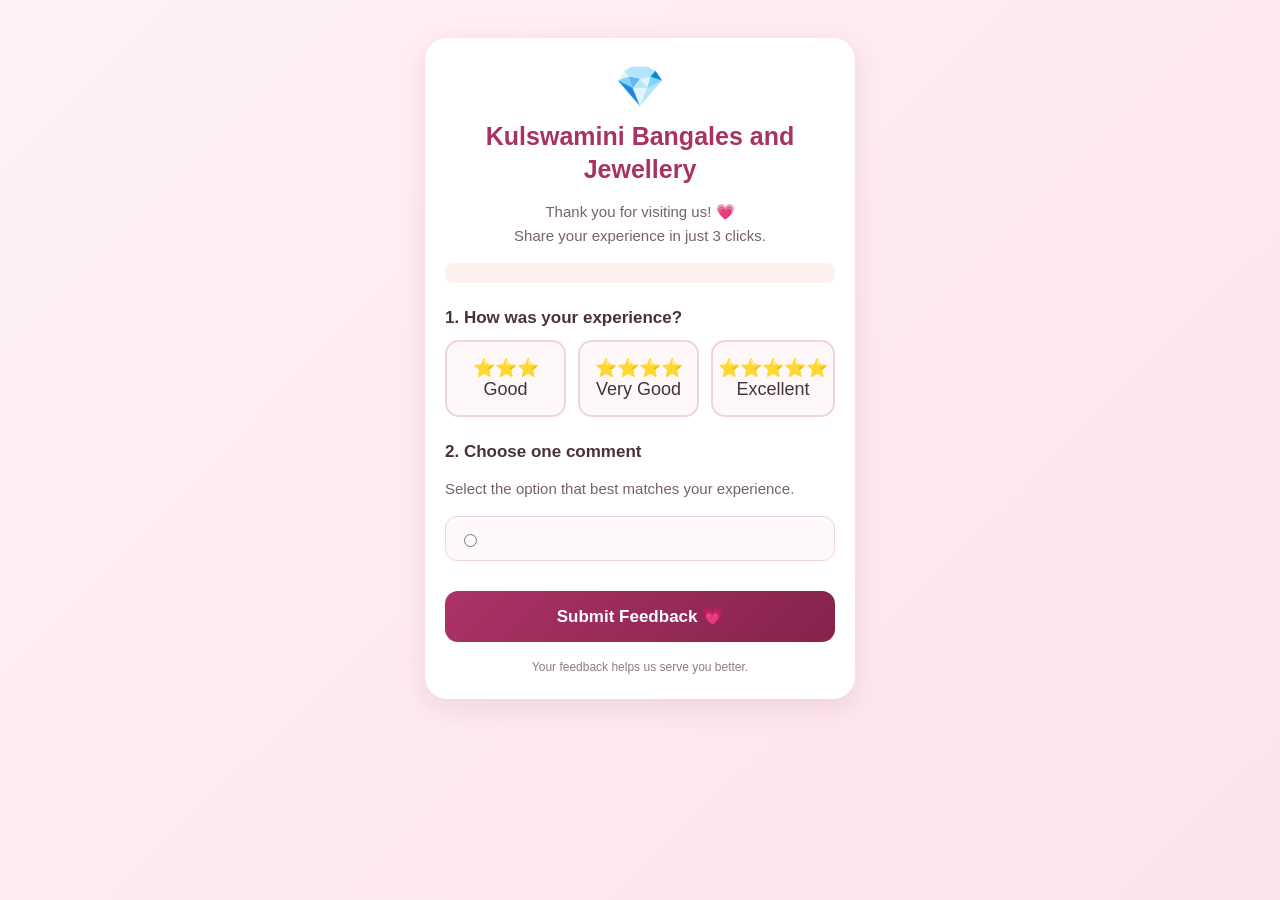
==== src/main/resources/templates/review.html @ c1933ec2 "Initial commit - SmartShopReview" ====
<!DOCTYPE html>
<html lang="en" xmlns:th="http://www.thymeleaf.org">

<head>
    <meta charset="UTF-8">
    <meta name="viewport" content="width=device-width, initial-scale=1.0">

    <title>Kulswamini Bangales and Jewellery</title>

    <style>
        * {
            box-sizing: border-box;
        }

        body {
            margin: 0;
            padding: 18px;
            min-height: 100vh;
            font-family: Arial, sans-serif;
            background: linear-gradient(135deg, #fff1f5, #fce4ec);
            color: #49313b;
        }

        .review-card {
            width: 100%;
            max-width: 430px;
            margin: 20px auto;
            padding: 25px 20px;
            background: white;
            border-radius: 22px;
            box-shadow: 0 8px 28px rgba(150, 55, 95, 0.13);
        }

        .shop-icon {
            font-size: 40px;
        }

        h1 {
            margin: 10px 0;
            color: #a83263;
            font-size: 25px;
            line-height: 1.3;
        }

        .subtitle {
            color: #78616b;
            line-height: 1.6;
            font-size: 15px;
        }

        .section-title {
            margin-top: 25px;
            margin-bottom: 12px;
            font-size: 17px;
        }

        .rating-options {
            display: flex;
            gap: 12px;
        }

        .rating-option {
            flex: 1;
            cursor: pointer;
        }

        .rating-option input {
            position: absolute;
            opacity: 0;
        }

        .rating-box {
            display: block;
            padding: 15px 5px;
            text-align: center;
            border: 2px solid #f0d5df;
            border-radius: 14px;
            background: #fff8fa;
            font-size: 18px;
            transition: 0.2s;
        }

        .rating-option input:checked + .rating-box {
            border-color: #ad3267;
            background: #fce4ec;
            box-shadow: 0 0 0 2px #fce4ec;
        }

        .rating-option input:focus-visible + .rating-box {
            outline: 2px solid #ad3267;
            outline-offset: 3px;
        }

        .comment-option {
            display: flex;
            align-items: flex-start;
            gap: 10px;
            margin: 10px 0;
            padding: 13px;
            border: 1.5px solid #f0d5df;
            border-radius: 12px;
            background: #fff8fa;
            cursor: pointer;
            line-height: 1.5;
            font-size: 14px;
            transition: 0.2s;
        }

        .comment-option:has(input:checked) {
            border-color: #ad3267;
            background: #fce4ec;
        }

        .comment-option input {
            margin-top: 4px;
            accent-color: #ad3267;
            flex-shrink: 0;
        }

        .submit-btn {
            width: 100%;
            margin-top: 20px;
            padding: 15px;
            border: none;
            border-radius: 13px;
            background: linear-gradient(135deg, #ad3267, #84234c);
            color: white;
            font-size: 17px;
            font-weight: bold;
            cursor: pointer;
        }

        .submit-btn:hover {
            opacity: 0.92;
        }

        .message {
            padding: 10px;
            border-radius: 8px;
            background: #fff0f0;
            color: #a32626;
            font-size: 14px;
        }

        .footer {
            margin-top: 18px;
            text-align: center;
            color: #927b85;
            font-size: 12px;
        }
    </style>
</head>

<body>

<div class="review-card">

    <div style="text-align: center;">
        <div class="shop-icon">💎</div>

        <h1>Kulswamini Bangales and Jewellery</h1>

        <p class="subtitle">
            Thank you for visiting us! 💗<br>
            Share your experience in just 3 clicks.
        </p>
    </div>

    <p class="message"
       th:if="${message}"
       th:text="${message}">
    </p>

    <form th:action="@{/submit-review}" method="post">

        <input type="hidden"
               th:if="${_csrf != null}"
               th:name="${_csrf.parameterName}"
               th:value="${_csrf.token}">

        <h3 class="section-title">1. How was your experience?</h3>

        <div class="rating-options">

            <label class="rating-option">
                <input type="radio"
                       name="rating"
                       value="3"
                       required>
                <span class="rating-box">⭐⭐⭐<br>Good</span>
            </label>

            <label class="rating-option">
                <input type="radio"
                       name="rating"
                       value="4"
                       required>
                <span class="rating-box">⭐⭐⭐⭐<br>Very Good</span>
            </label>
			
			<label class="rating-option">
			    <input type="radio"
			           name="rating"
			           value="5"
			           required>
			    <span class="rating-box">⭐⭐⭐⭐⭐<br>Excellent</span>
			</label>
        </div>

        <h3 class="section-title">2. Choose one comment</h3>

        <p class="subtitle">
            Select the option that best matches your experience.
        </p>

        <div th:each="comment, stat : ${commentOptions}">

            <label class="comment-option">

                <input type="radio"
                       name="comment"
                       th:value="${comment}"
                       required>

                <span th:text="${comment}"></span>

            </label>

        </div>

        <button type="submit" class="submit-btn">
            Submit Feedback 💗
        </button>

    </form>

    <div class="footer">
        Your feedback helps us serve you better.
    </div>

</div>

</body>
</html>
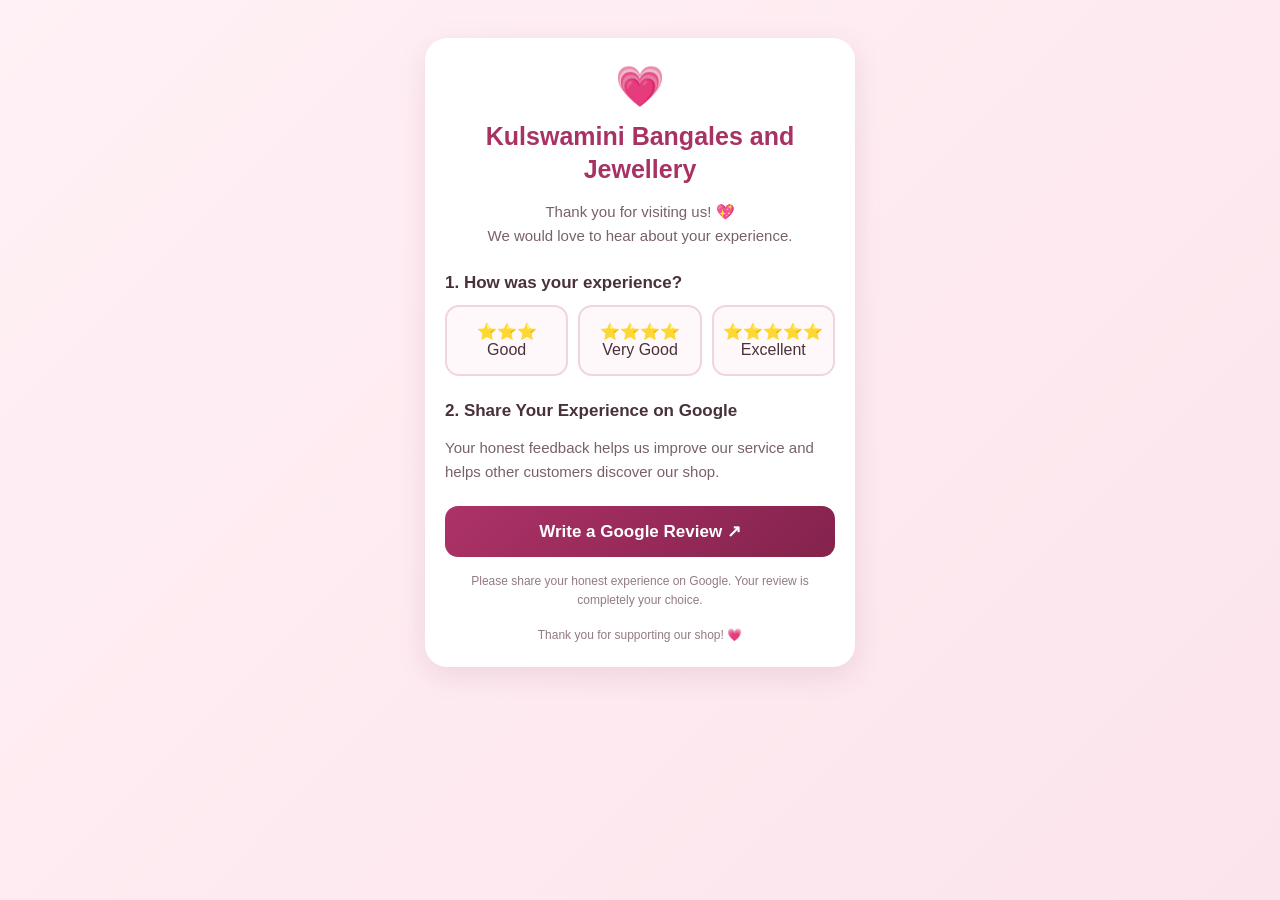
==== commit c9ecdb76: "Updaate customer review page" ====
--- a/src/main/resources/templates/review.html
+++ b/src/main/resources/templates/review.html
@@ -57,7 +57,7 @@
 
         .rating-options {
             display: flex;
-            gap: 12px;
+            gap: 10px;
         }
 
         .rating-option {
@@ -77,7 +77,7 @@
             border: 2px solid #f0d5df;
             border-radius: 14px;
             background: #fff8fa;
-            font-size: 18px;
+            font-size: 16px;
             transition: 0.2s;
         }
 
@@ -92,35 +92,10 @@
             outline-offset: 3px;
         }
 
-        .comment-option {
-            display: flex;
-            align-items: flex-start;
-            gap: 10px;
-            margin: 10px 0;
-            padding: 13px;
-            border: 1.5px solid #f0d5df;
-            border-radius: 12px;
-            background: #fff8fa;
-            cursor: pointer;
-            line-height: 1.5;
-            font-size: 14px;
-            transition: 0.2s;
-        }
-
-        .comment-option:has(input:checked) {
-            border-color: #ad3267;
-            background: #fce4ec;
-        }
-
-        .comment-option input {
-            margin-top: 4px;
-            accent-color: #ad3267;
-            flex-shrink: 0;
-        }
-
-        .submit-btn {
+        .review-btn {
+            display: block;
             width: 100%;
-            margin-top: 20px;
+            margin-top: 22px;
             padding: 15px;
             border: none;
             border-radius: 13px;
@@ -128,19 +103,21 @@
             color: white;
             font-size: 17px;
             font-weight: bold;
+            text-align: center;
+            text-decoration: none;
             cursor: pointer;
         }
 
-        .submit-btn:hover {
+        .review-btn:hover {
             opacity: 0.92;
         }
 
-        .message {
-            padding: 10px;
-            border-radius: 8px;
-            background: #fff0f0;
-            color: #a32626;
-            font-size: 14px;
+        .note {
+            margin-top: 15px;
+            color: #927b85;
+            font-size: 12px;
+            line-height: 1.6;
+            text-align: center;
         }
 
         .footer {
@@ -157,89 +134,78 @@
 <div class="review-card">
 
     <div style="text-align: center;">
-        <div class="shop-icon">💎</div>
+
+        <div class="shop-icon">💗</div>
 
         <h1>Kulswamini Bangales and Jewellery</h1>
 
         <p class="subtitle">
-            Thank you for visiting us! 💗<br>
-            Share your experience in just 3 clicks.
+            Thank you for visiting us! 💖
+            <br>
+            We would love to hear about your experience.
         </p>
+
     </div>
 
-    <p class="message"
-       th:if="${message}"
-       th:text="${message}">
+    <h3 class="section-title">1. How was your experience?</h3>
+
+    <div class="rating-options">
+
+        <label class="rating-option">
+            <input type="radio" name="rating" value="3" required>
+            <span class="rating-box">⭐⭐⭐<br>Good</span>
+        </label>
+
+        <label class="rating-option">
+            <input type="radio" name="rating" value="4" required>
+            <span class="rating-box">⭐⭐⭐⭐<br>Very Good</span>
+        </label>
+
+        <label class="rating-option">
+            <input type="radio" name="rating" value="5" required>
+            <span class="rating-box">⭐⭐⭐⭐⭐<br>Excellent</span>
+        </label>
+
+    </div>
+
+    <h3 class="section-title">2. Share Your Experience on Google</h3>
+
+    <p class="subtitle">
+        Your honest feedback helps us improve our service
+        and helps other customers discover our shop.
     </p>
 
-    <form th:action="@{/submit-review}" method="post">
-
-        <input type="hidden"
-               th:if="${_csrf != null}"
-               th:name="${_csrf.parameterName}"
-               th:value="${_csrf.token}">
-
-        <h3 class="section-title">1. How was your experience?</h3>
-
-        <div class="rating-options">
-
-            <label class="rating-option">
-                <input type="radio"
-                       name="rating"
-                       value="3"
-                       required>
-                <span class="rating-box">⭐⭐⭐<br>Good</span>
-            </label>
-
-            <label class="rating-option">
-                <input type="radio"
-                       name="rating"
-                       value="4"
-                       required>
-                <span class="rating-box">⭐⭐⭐⭐<br>Very Good</span>
-            </label>
-			
-			<label class="rating-option">
-			    <input type="radio"
-			           name="rating"
-			           value="5"
-			           required>
-			    <span class="rating-box">⭐⭐⭐⭐⭐<br>Excellent</span>
-			</label>
-        </div>
-
-        <h3 class="section-title">2. Choose one comment</h3>
-
-        <p class="subtitle">
-            Select the option that best matches your experience.
-        </p>
-
-        <div th:each="comment, stat : ${commentOptions}">
-
-            <label class="comment-option">
-
-                <input type="radio"
-                       name="comment"
-                       th:value="${comment}"
-                       required>
-
-                <span th:text="${comment}"></span>
-
-            </label>
-
-        </div>
-
-        <button type="submit" class="submit-btn">
-            Submit Feedback 💗
-        </button>
-
-    </form>
+    <button type="button" class="review-btn" onclick="openGoogleReview()">
+        Write a Google Review ↗
+    </button>
+
+    <p class="note">
+        Please share your honest experience on Google.
+        Your review is completely your choice.
+    </p>
 
     <div class="footer">
-        Your feedback helps us serve you better.
+        Thank you for supporting our shop! 💗
     </div>
 
 </div>
+
+<script>
+    function openGoogleReview() {
+        const rating = document.querySelector('input[name="rating"]:checked');
+
+        if (!rating) {
+            alert("Please select your rating first.");
+            return;
+        }
+
+        window.open(
+            "https://share.google/Zqh18FuS0JJtkT4KQ",
+            "_blank",
+            "noopener,noreferrer"
+        );
+    }
+</script>
 
 </body>
 </html>
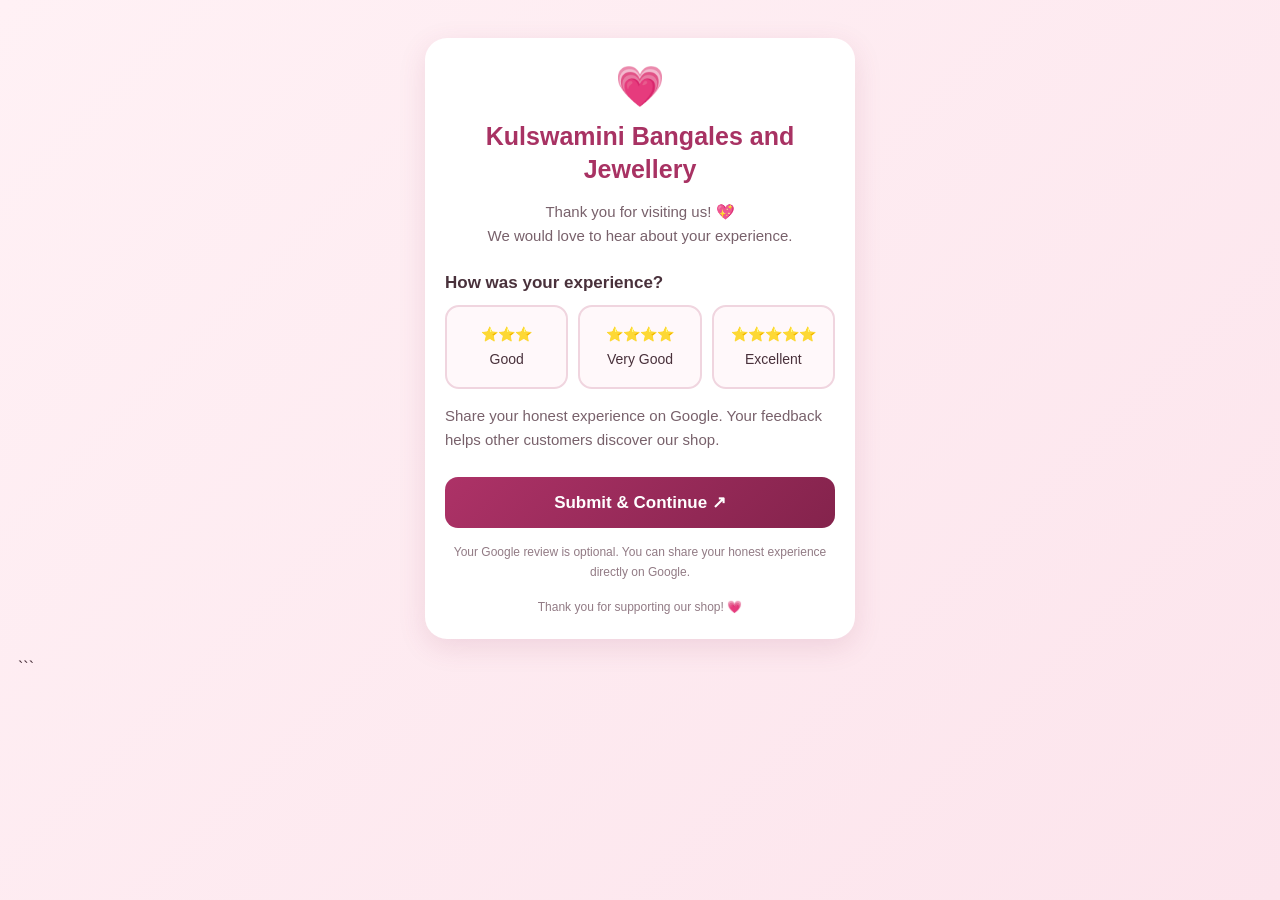
==== commit 7f45ee67: "Improve customer review flow" ====
--- a/src/main/resources/templates/review.html
+++ b/src/main/resources/templates/review.html
@@ -1,6 +1,6 @@
 
 <!DOCTYPE html>
-<html lang="en" xmlns:th="http://www.thymeleaf.org">
+<html lang="en">
 
 <head>
     <meta charset="UTF-8">
@@ -77,7 +77,8 @@
             border: 2px solid #f0d5df;
             border-radius: 14px;
             background: #fff8fa;
-            font-size: 16px;
+            font-size: 14px;
+            line-height: 1.8;
             transition: 0.2s;
         }
 
@@ -95,7 +96,7 @@
         .review-btn {
             display: block;
             width: 100%;
-            margin-top: 22px;
+            margin-top: 25px;
             padding: 15px;
             border: none;
             border-radius: 13px;
@@ -104,7 +105,6 @@
             font-size: 17px;
             font-weight: bold;
             text-align: center;
-            text-decoration: none;
             cursor: pointer;
         }
 
@@ -131,81 +131,87 @@
 
 <body>
 
-<div class="review-card">
-
-    <div style="text-align: center;">
-
-        <div class="shop-icon">💗</div>
-
-        <h1>Kulswamini Bangales and Jewellery</h1>
+    <div class="review-card">
+
+        <div style="text-align: center;">
+            <div class="shop-icon">💗</div>
+
+            <h1>Kulswamini Bangales and Jewellery</h1>
+
+            <p class="subtitle">
+                Thank you for visiting us! 💖
+                <br>
+                We would love to hear about your experience.
+            </p>
+        </div>
+
+        <h3 class="section-title">
+            How was your experience?
+        </h3>
+
+        <div class="rating-options">
+
+            <label class="rating-option">
+                <input type="radio" name="rating" value="3" required>
+                <span class="rating-box">
+                    ⭐⭐⭐<br>Good
+                </span>
+            </label>
+
+            <label class="rating-option">
+                <input type="radio" name="rating" value="4" required>
+                <span class="rating-box">
+                    ⭐⭐⭐⭐<br>Very Good
+                </span>
+            </label>
+
+            <label class="rating-option">
+                <input type="radio" name="rating" value="5" required>
+                <span class="rating-box">
+                    ⭐⭐⭐⭐⭐<br>Excellent
+                </span>
+            </label>
+
+        </div>
 
         <p class="subtitle">
-            Thank you for visiting us! 💖
-            <br>
-            We would love to hear about your experience.
+            Share your honest experience on Google.
+            Your feedback helps other customers discover our shop.
         </p>
 
+        <button type="button" class="review-btn"
+            onclick="openGoogleReview()">
+            Submit &amp; Continue ↗
+        </button>
+
+        <p class="note">
+            Your Google review is optional. You can share your
+            honest experience directly on Google.
+        </p>
+
+        <div class="footer">
+            Thank you for supporting our shop! 💗
+        </div>
+
     </div>
 
-    <h3 class="section-title">1. How was your experience?</h3>
-
-    <div class="rating-options">
-
-        <label class="rating-option">
-            <input type="radio" name="rating" value="3" required>
-            <span class="rating-box">⭐⭐⭐<br>Good</span>
-        </label>
-
-        <label class="rating-option">
-            <input type="radio" name="rating" value="4" required>
-            <span class="rating-box">⭐⭐⭐⭐<br>Very Good</span>
-        </label>
-
-        <label class="rating-option">
-            <input type="radio" name="rating" value="5" required>
-            <span class="rating-box">⭐⭐⭐⭐⭐<br>Excellent</span>
-        </label>
-
-    </div>
-
-    <h3 class="section-title">2. Share Your Experience on Google</h3>
-
-    <p class="subtitle">
-        Your honest feedback helps us improve our service
-        and helps other customers discover our shop.
-    </p>
-
-    <button type="button" class="review-btn" onclick="openGoogleReview()">
-        Write a Google Review ↗
-    </button>
-
-    <p class="note">
-        Please share your honest experience on Google.
-        Your review is completely your choice.
-    </p>
-
-    <div class="footer">
-        Thank you for supporting our shop! 💗
-    </div>
-
-</div>
-
-<script>
-    function openGoogleReview() {
-        const rating = document.querySelector('input[name="rating"]:checked');
-
-        if (!rating) {
-            alert("Please select your rating first.");
-            return;
-        }
-
-        window.open(
-            "https://share.google/Zqh18FuS0JJtkT4KQ",
-            "_blank",
-            "noopener,noreferrer"
-        );
-    }
-</script>
+    <script>
+        function openGoogleReview() {
+
+            const rating = document.querySelector(
+                'input[name="rating"]:checked'
+            );
+
+            if (!rating) {
+                alert("Please select your rating first.");
+                return;
+            }
+
+            window.location.href =
+                "https://share.google/Zqh18FuS0JJtkT4KQ";
+        }
+    </script>
 
 </body>
 </html>
+```
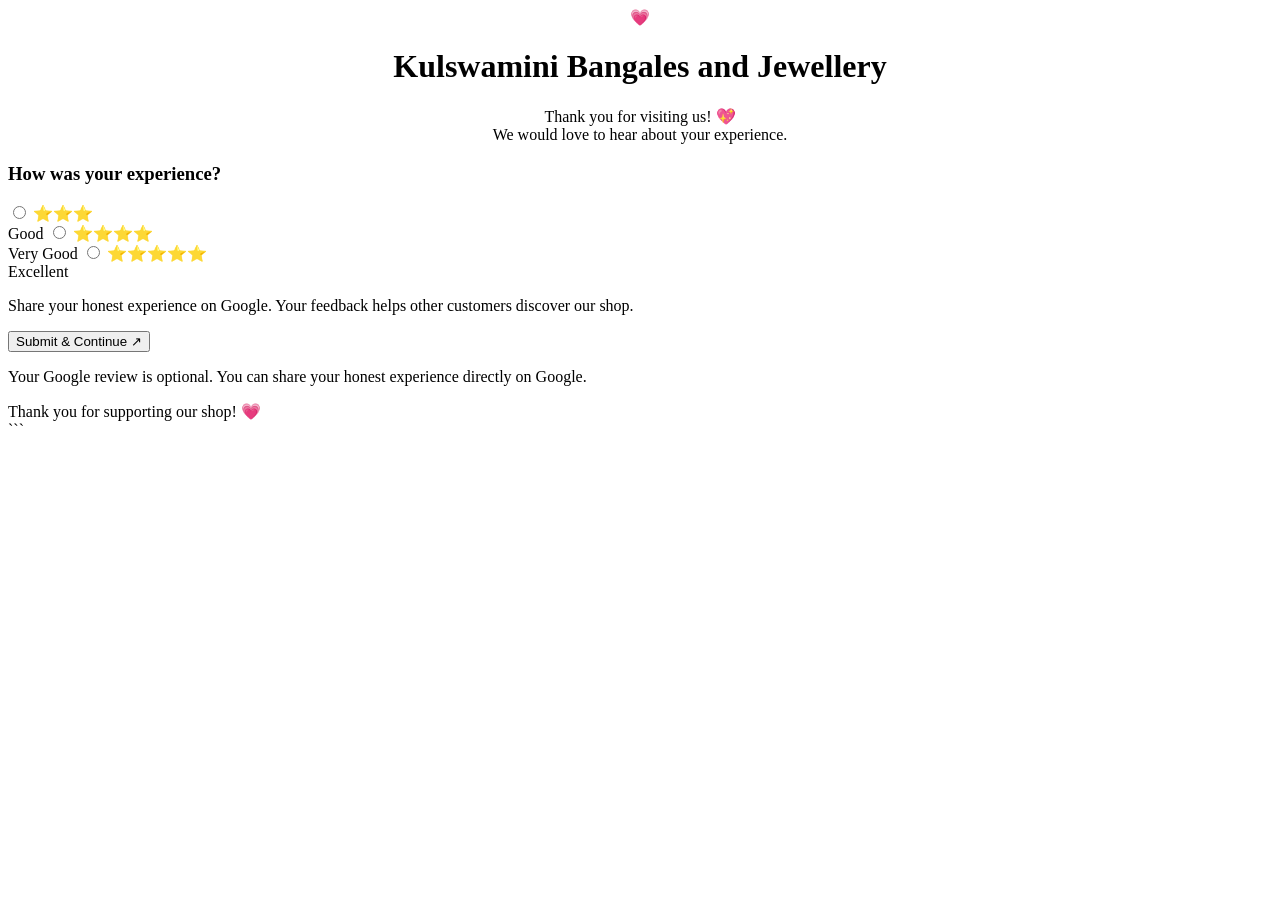
==== commit 6e5d0342: "Move review page CSS to separate file" ====
--- a/src/main/resources/templates/review.html
+++ b/src/main/resources/templates/review.html
@@ -8,126 +8,8 @@
 
     <title>Kulswamini Bangales and Jewellery</title>
 
-    <style>
-        * {
-            box-sizing: border-box;
-        }
-
-        body {
-            margin: 0;
-            padding: 18px;
-            min-height: 100vh;
-            font-family: Arial, sans-serif;
-            background: linear-gradient(135deg, #fff1f5, #fce4ec);
-            color: #49313b;
-        }
-
-        .review-card {
-            width: 100%;
-            max-width: 430px;
-            margin: 20px auto;
-            padding: 25px 20px;
-            background: white;
-            border-radius: 22px;
-            box-shadow: 0 8px 28px rgba(150, 55, 95, 0.13);
-        }
-
-        .shop-icon {
-            font-size: 40px;
-        }
-
-        h1 {
-            margin: 10px 0;
-            color: #a83263;
-            font-size: 25px;
-            line-height: 1.3;
-        }
-
-        .subtitle {
-            color: #78616b;
-            line-height: 1.6;
-            font-size: 15px;
-        }
-
-        .section-title {
-            margin-top: 25px;
-            margin-bottom: 12px;
-            font-size: 17px;
-        }
-
-        .rating-options {
-            display: flex;
-            gap: 10px;
-        }
-
-        .rating-option {
-            flex: 1;
-            cursor: pointer;
-        }
-
-        .rating-option input {
-            position: absolute;
-            opacity: 0;
-        }
-
-        .rating-box {
-            display: block;
-            padding: 15px 5px;
-            text-align: center;
-            border: 2px solid #f0d5df;
-            border-radius: 14px;
-            background: #fff8fa;
-            font-size: 14px;
-            line-height: 1.8;
-            transition: 0.2s;
-        }
-
-        .rating-option input:checked + .rating-box {
-            border-color: #ad3267;
-            background: #fce4ec;
-            box-shadow: 0 0 0 2px #fce4ec;
-        }
-
-        .rating-option input:focus-visible + .rating-box {
-            outline: 2px solid #ad3267;
-            outline-offset: 3px;
-        }
-
-        .review-btn {
-            display: block;
-            width: 100%;
-            margin-top: 25px;
-            padding: 15px;
-            border: none;
-            border-radius: 13px;
-            background: linear-gradient(135deg, #ad3267, #84234c);
-            color: white;
-            font-size: 17px;
-            font-weight: bold;
-            text-align: center;
-            cursor: pointer;
-        }
-
-        .review-btn:hover {
-            opacity: 0.92;
-        }
-
-        .note {
-            margin-top: 15px;
-            color: #927b85;
-            font-size: 12px;
-            line-height: 1.6;
-            text-align: center;
-        }
-
-        .footer {
-            margin-top: 18px;
-            text-align: center;
-            color: #927b85;
-            font-size: 12px;
-        }
-    </style>
-</head>
+    	<link rel="stylesheet" th:href="@{/css/style.css}">
+	</head>
 
 <body>
 
